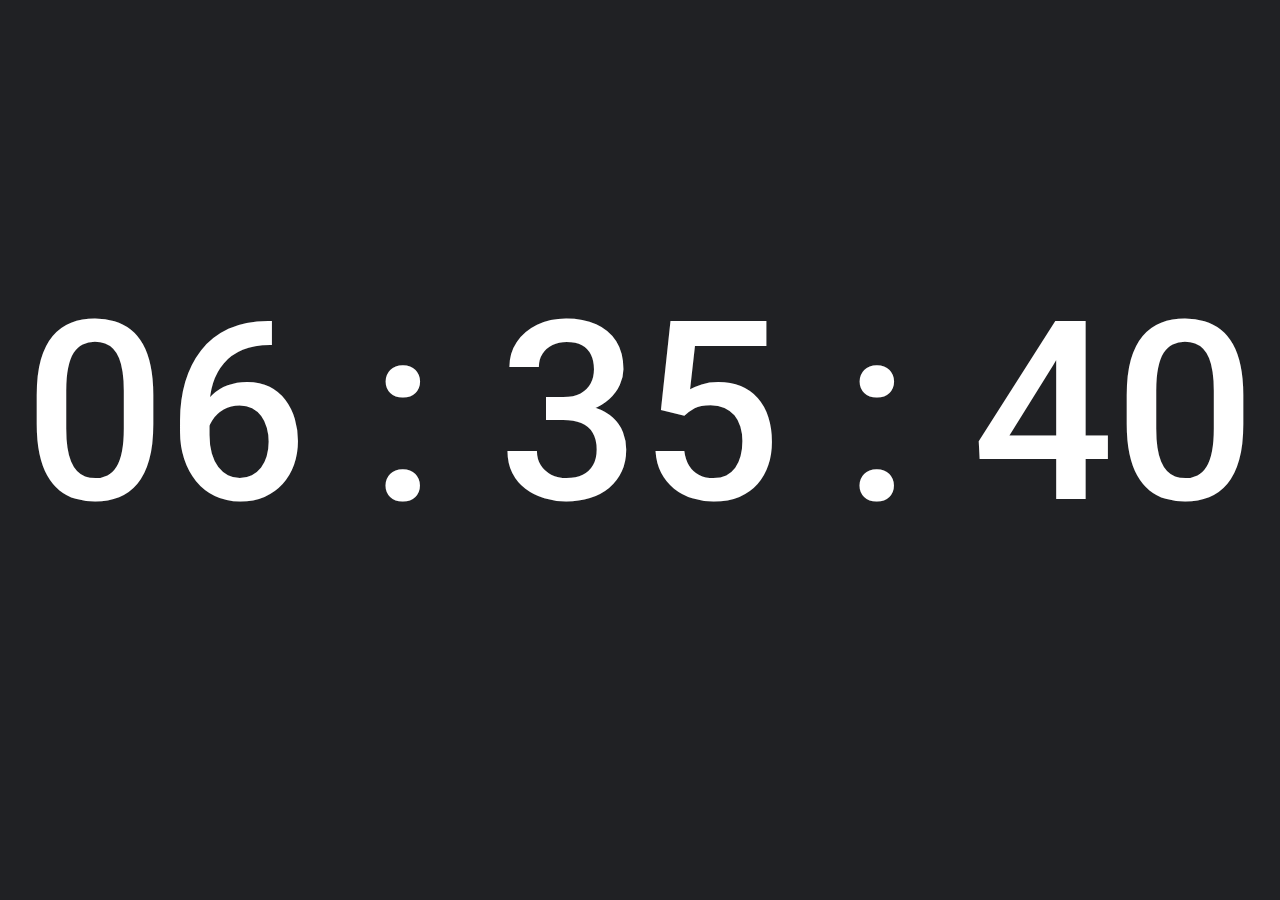
==== index.html @ c0d1ef89 "first commit" ====
<!DOCTYPE html>
<html lang="en">
    <head>
        <meta charset="UTF-8" />
        <meta http-equiv="X-UA-Compatible" content="IE=edge" />
        <meta name="viewport" content="width=device-width, initial-scale=1.0" />
        <title>Document</title>
        <link rel="preconnect" href="https://fonts.googleapis.com" />
        <link rel="preconnect" href="https://fonts.gstatic.com" crossorigin />
        <link
            href="https://fonts.googleapis.com/css2?family=Roboto:wght@700&display=swap"
            rel="stylesheet"
        />

        <script>
            function startTime() {
                let today = new Date();

                let h = today.getHours();
                let m = today.getMinutes();
                let s = today.getSeconds();

                h = checkTime(h);
                m = checkTime(m);
                s = checkTime(s);

                document.querySelector(
                    ".timer"
                ).innerHTML = `<span> ${h} </span> : <span> ${m} </span> : <span> ${s} </span>`;

                var t = setTimeout(function () {
                    startTime();
                }, 500);
            }

            function checkTime(i) {
                if (i < 10) {
                    i = "0" + i;
                }
                return i;
            }
        </script>
        <link rel="stylesheet" href="./style.css" />
    </head>
    <body onload="startTime()">
        <div class="timer"></div>
    </body>
</html>
---- style.css ----
body {
    height: 90vh;
    font-family: "Roboto", sans-serif;
    display: flex;
    justify-content: center;
    align-items: center;
    background-color: #202124;
}

.timer {
    color: #fff;
    font-size: 250px;
    font-weight: 500;
    transition: all ease;
}
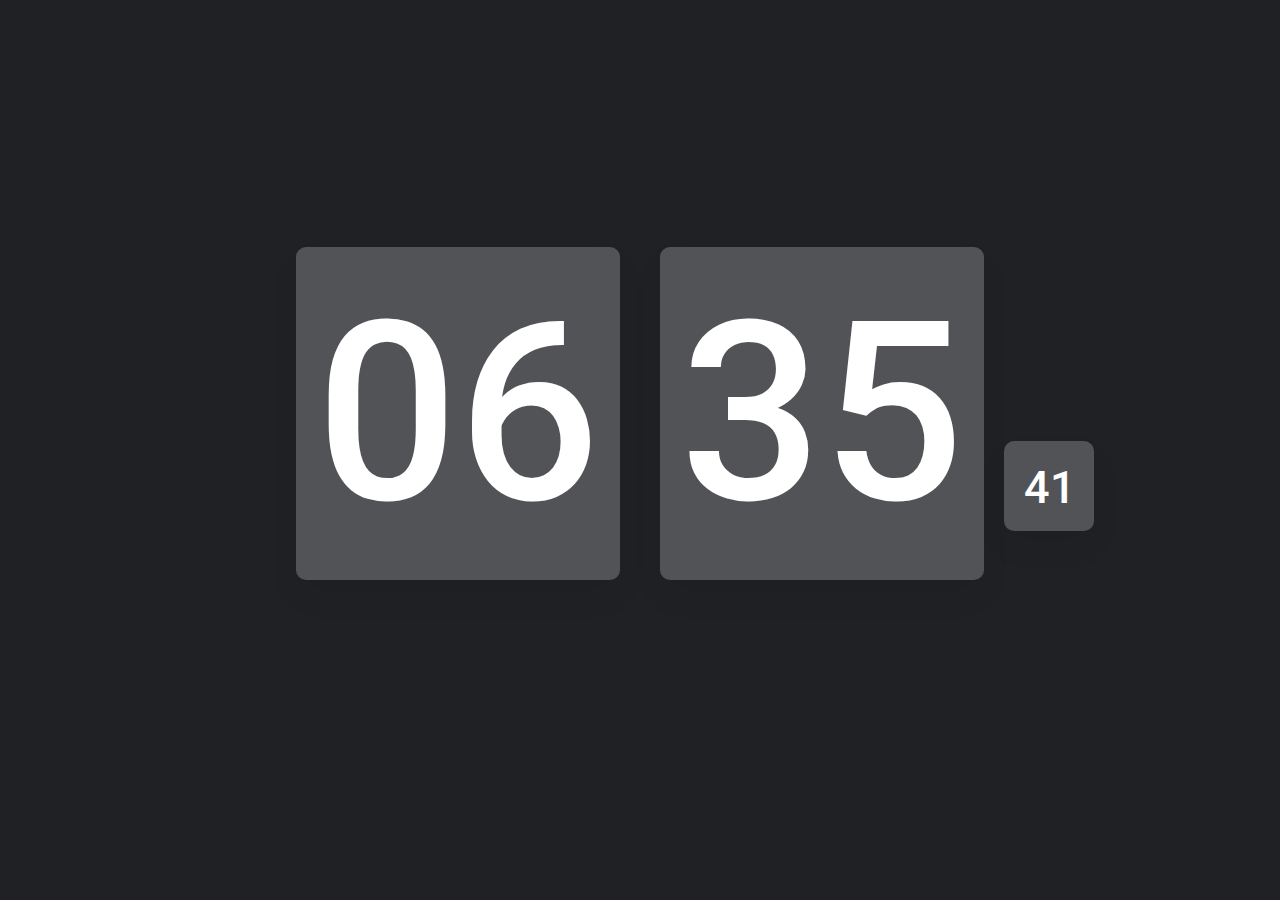
==== commit 3a9836d7: "reponsive-1" ====
--- a/index.html
+++ b/index.html
@@ -26,7 +26,7 @@
 
                 document.querySelector(
                     ".timer"
-                ).innerHTML = `<span> ${h} </span> : <span> ${m} </span> : <span> ${s} </span>`;
+                ).innerHTML = `<span class="hour"> ${h} </span>  <span class="minute"> ${m} </span>  <span class="second"> ${s} </span>`;
 
                 var t = setTimeout(function () {
                     startTime();
--- a/style.css
+++ b/style.css
@@ -8,8 +8,37 @@
 }
 
 .timer {
+    position: relative;
+    display: flex;
+    flex-direction: row;
+    flex-wrap: wrap;
+    gap: 20px;
     color: #fff;
     font-size: 250px;
     font-weight: 500;
     transition: all ease;
 }
+
+.timer span {
+    display: inline-block;
+    padding: 20px;
+    margin: 10px;
+    border-radius: 10px;
+    background-color: #525357;
+    box-shadow: 0px 16px 32px rgba(0, 0, 0, 0.05);
+}
+
+.timer span:last-child {
+    width: 50px;
+    height: 50px;
+    font-size: 45px;
+    position: absolute;
+    left: 100%;
+    top: 55%;
+}
+
+/* @media only screen and (max-width: 739px) {
+    .timer {
+        font-size: 100px;
+    }
+} */
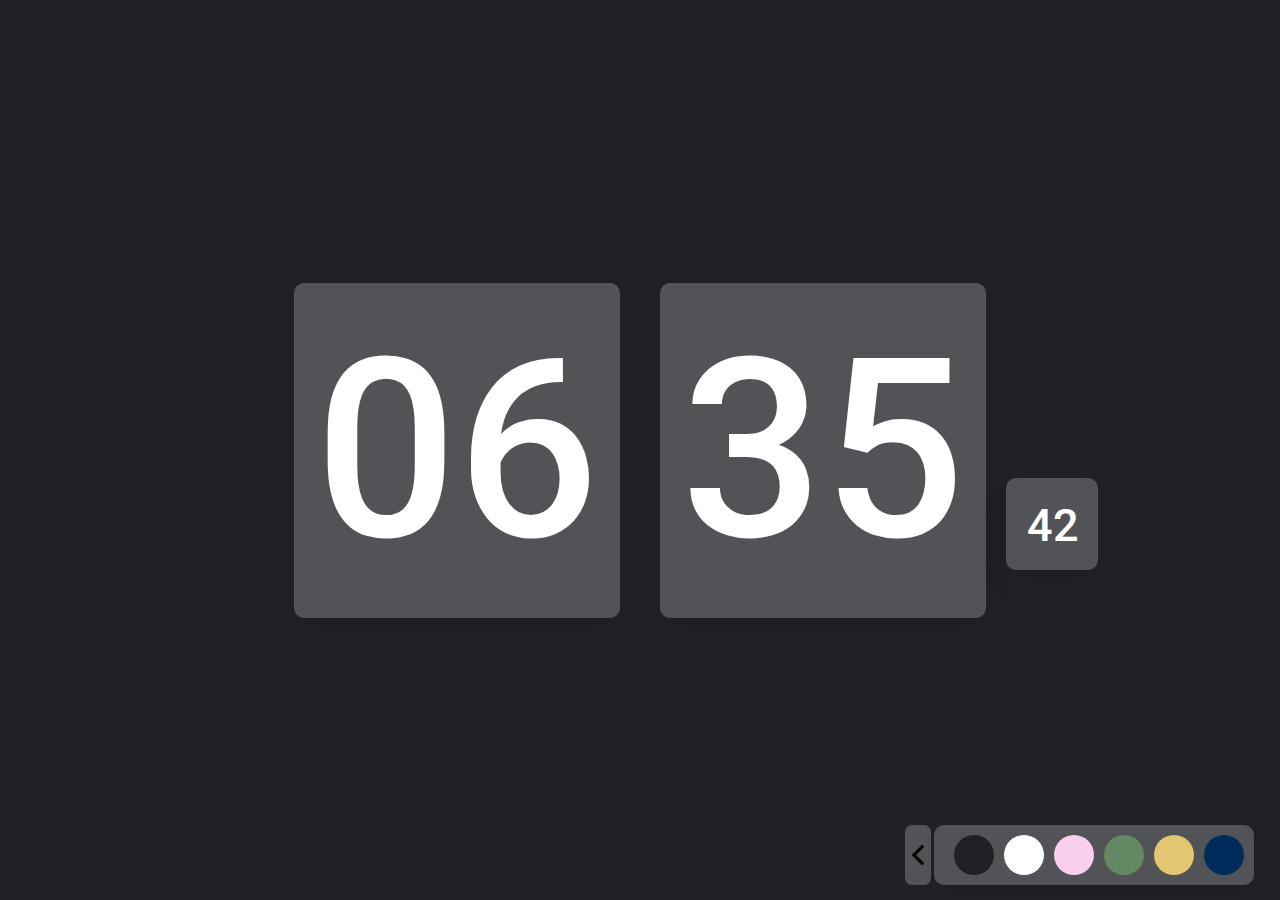
==== commit 63a2a8e3: "check4" ====
--- a/index.html
+++ b/index.html
@@ -24,9 +24,9 @@
                 m = checkTime(m);
                 s = checkTime(s);
 
-                document.querySelector(
-                    ".timer"
-                ).innerHTML = `<span class="hour"> ${h} </span>  <span class="minute"> ${m} </span>  <span class="second"> ${s} </span>`;
+                document.querySelector(".hour").innerHTML = h;
+                document.querySelector(".minute").innerHTML = m;
+                document.querySelector(".second").innerHTML = s;
 
                 var t = setTimeout(function () {
                     startTime();
@@ -43,6 +43,25 @@
         <link rel="stylesheet" href="./style.css" />
     </head>
     <body onload="startTime()">
-        <div class="timer"></div>
+        <div class="timer">
+            <div class="time"><span class="hour"> </span></div>
+            <div class="time"><span class="minute"> </span></div>
+            <div class="time"><span class="second"> </span></div>
+        </div>
+        <div class="change-color">
+            <div class="change-color--wrapper">
+                <div class="color-btn dark-body-color"></div>
+                <div class="color-btn white-body-color"></div>
+                <div class="color-btn spring-body-color"></div>
+                <div class="color-btn summer-body-color"></div>
+                <div class="color-btn fall-body-color"></div>
+                <div class="color-btn winter-body-color"></div>
+            </div>
+            <div class="show-btn">
+                <img src="./img/icon/left-arrow.png" alt="show icon" />
+            </div>
+        </div>
+
+        <script src="main.js"></script>
     </body>
 </html>
--- a/style.css
+++ b/style.css
@@ -1,11 +1,18 @@
+* {
+    transition: all ease 300ms;
+}
+
 body {
-    height: 90vh;
+    margin: 0px;
+    height: 100vh;
     font-family: "Roboto", sans-serif;
     display: flex;
     justify-content: center;
     align-items: center;
-    background-color: #202124;
+    background-color: var(--dark-body-color);
 }
+
+/*=========================== kết thúc phần phối màu ==========================*/
 
 .timer {
     position: relative;
@@ -19,16 +26,16 @@
     transition: all ease;
 }
 
-.timer span {
+.timer .time {
     display: inline-block;
-    padding: 20px;
+    padding: 21px;
     margin: 10px;
     border-radius: 10px;
-    background-color: #525357;
+    background-color: var(--dark-time-color);
     box-shadow: 0px 16px 32px rgba(0, 0, 0, 0.05);
 }
 
-.timer span:last-child {
+.timer .time:last-child {
     width: 50px;
     height: 50px;
     font-size: 45px;
@@ -37,8 +44,142 @@
     top: 55%;
 }
 
-/* @media only screen and (max-width: 739px) {
+/* ========change color============ */
+
+.change-color {
+    position: absolute;
+    top: calc(100% - 75px);
+    right: 2%;
+    box-shadow: 0px 16px 32px rgba(0, 0, 0, 0.05);
+}
+
+.change-color--wrapper {
+    padding: 10px 10px 10px 20px;
+    background-color: var(--dark-time-color);
+    border-radius: 10px;
+    display: flex;
+    gap: 10px;
+}
+
+.color-btn {
+    width: 40px;
+    height: 40px;
+    border-radius: 50%;
+    transition: all ease 300ms;
+}
+
+.color-btn:hover {
+    cursor: pointer;
+    box-shadow: 0px 10px 20px rgba(0, 0, 0, 0.3);
+    /* background-color: blue; */
+}
+
+.show-btn {
+    padding: 0 3px;
+    position: absolute;
+    top: 0%;
+    right: 101%;
+    display: flex;
+    align-items: center;
+    background-color: var(--dark-time-color);
+    height: 100%;
+    border-radius: 7px;
+    cursor: pointer;
+}
+
+.show-btn img {
+    width: 20px;
+    height: 20px;
+}
+
+/*===================================== phối màu sắc cho trang ======================================*/
+
+:root {
+    /* dark color */
+    --dark-body-color: #202124;
+    --dark-time-color: #525357;
+
+    /* white color */
+    --white-body-color: #fff;
+    --white-time-color: #9c9fae;
+
+    /* summer color */
+    --summer-body-color: #658864;
+    --summer-time-color: #b7b78a;
+
+    /* winter color */
+    --winter-body-color: #002b5b;
+    --winter-time-color: #2b4865;
+
+    /* spring color */
+    --spring-body-color: #f9ceee;
+    --spring-time-color: #ffffe8;
+
+    /* fall color */
+    --fall-body-color: #e3c770;
+    --fall-time-color: #fecd70;
+}
+
+/* màu body và color-btn */
+.dark-body-color {
+    background-color: var(--dark-body-color);
+}
+.white-body-color {
+    background-color: var(--white-body-color);
+}
+.spring-body-color {
+    background-color: var(--spring-body-color);
+}
+.summer-body-color {
+    background-color: var(--summer-body-color);
+}
+.fall-body-color {
+    background-color: var(--fall-body-color);
+}
+.winter-body-color {
+    background-color: var(--winter-body-color);
+}
+
+/* màu phần time và box chọn màu */
+.dark-time-color {
+    background-color: var(--dark-time-color);
+}
+.white-time-color {
+    background-color: var(--white-time-color);
+}
+.spring-time-color {
+    background-color: var(--spring-time-color);
+}
+.summer-time-color {
+    background-color: var(--summer-time-color);
+}
+.fall-time-color {
+    background-color: var(--fall-time-color);
+}
+.winter-time-color {
+    background-color: var(--winter-time-color);
+}
+/*=========================== kết thúc phần phối màu ==========================*/
+
+/* =========mobile screen=========== */
+
+@media screen and (max-width: 739px) {
     .timer {
+        flex-direction: column;
         font-size: 100px;
+        gap: 5px;
     }
-} */
+
+    .timer span {
+        margin: 5px;
+    }
+
+    .timer span:last-child {
+        width: 25px;
+        height: 25px;
+        font-size: 23px;
+        position: absolute;
+        left: 100%;
+        top: 70%;
+    }
+}
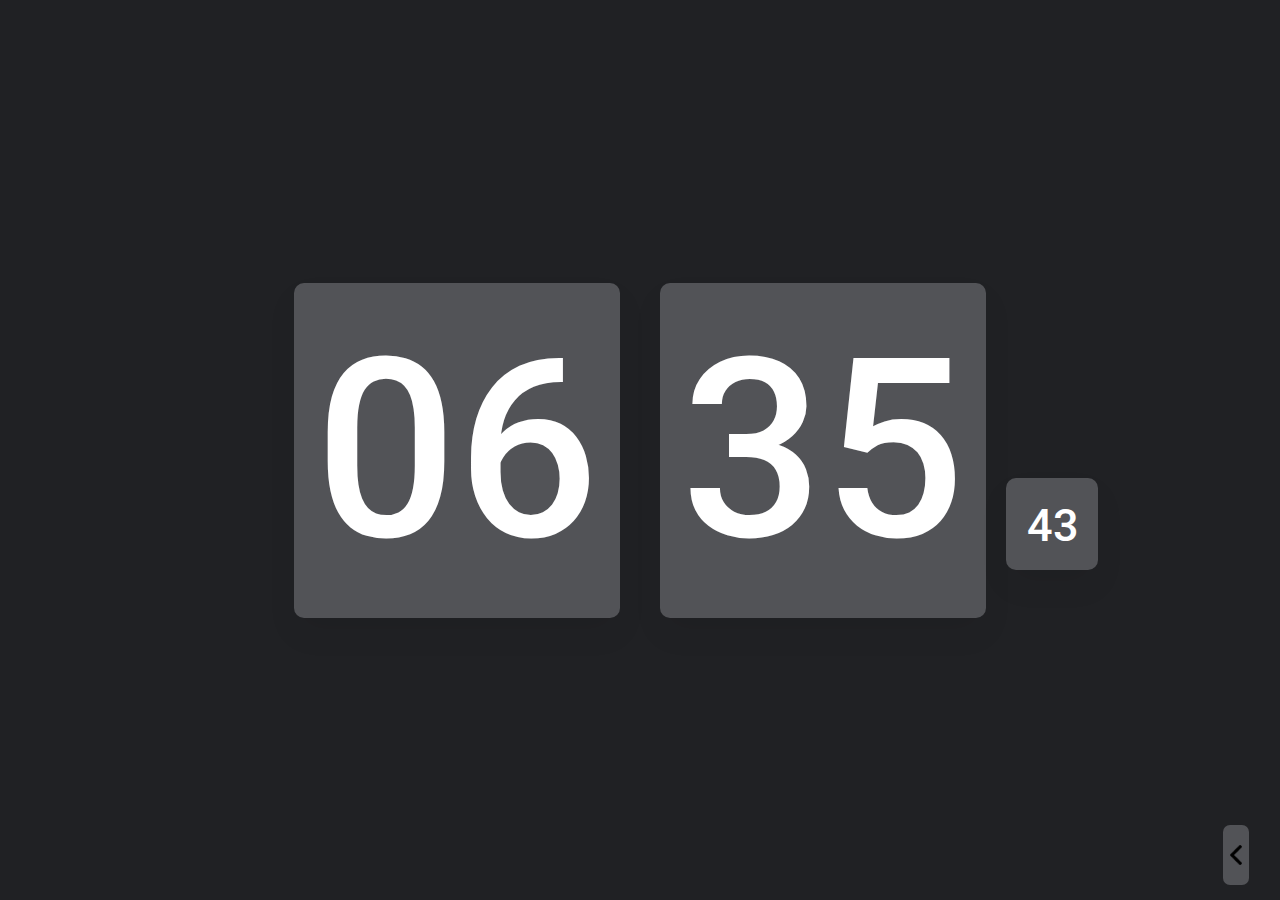
==== commit 5270f3e1: "check7" ====
--- a/index.html
+++ b/index.html
@@ -57,7 +57,7 @@
                 <div class="color-btn fall-body-color"></div>
                 <div class="color-btn winter-body-color"></div>
             </div>
-            <div class="show-btn">
+            <div class="arrow-btn">
                 <img src="./img/icon/left-arrow.png" alt="show icon" />
             </div>
         </div>
--- a/style.css
+++ b/style.css
@@ -47,13 +47,17 @@
 /* ========change color============ */
 
 .change-color {
+    display: flex;
+    flex-direction: row-reverse;
     position: absolute;
     top: calc(100% - 75px);
     right: 2%;
-    box-shadow: 0px 16px 32px rgba(0, 0, 0, 0.05);
+    /* box-shadow: 0px 16px 32px rgba(0, 0, 0, 0.05); */
+    overflow: hidden;
 }
 
 .change-color--wrapper {
+    transform: translateX(100%);
     padding: 10px 10px 10px 20px;
     background-color: var(--dark-time-color);
     border-radius: 10px;
@@ -74,22 +78,30 @@
     /* background-color: blue; */
 }
 
-.show-btn {
+.arrow-btn {
+    margin-right: 5px;
     padding: 0 3px;
-    position: absolute;
-    top: 0%;
-    right: 101%;
+    justify-content: stretch;
     display: flex;
     align-items: center;
     background-color: var(--dark-time-color);
-    height: 100%;
     border-radius: 7px;
     cursor: pointer;
-}
-
-.show-btn img {
+    transform: translateX(320px);
+}
+
+.arrow-btn img {
     width: 20px;
     height: 20px;
+}
+
+/* =====thay đổi class */
+.trans {
+    transform: translateX(0px);
+}
+
+.hide-btn {
+    transform: rotate(180deg);
 }
 
 /*===================================== phối màu sắc cho trang ======================================*/
@@ -101,7 +113,7 @@
 
     /* white color */
     --white-body-color: #fff;
-    --white-time-color: #9c9fae;
+    --white-time-color: #f6ecbf;
 
     /* summer color */
     --summer-body-color: #658864;
@@ -164,17 +176,20 @@
 /* =========mobile screen=========== */
 
 @media screen and (max-width: 739px) {
+    body {
+        padding: 8px;
+    }
     .timer {
         flex-direction: column;
         font-size: 100px;
         gap: 5px;
     }
 
-    .timer span {
+    .timer .time {
         margin: 5px;
     }
 
-    .timer span:last-child {
+    .timer .time:last-child {
         width: 25px;
         height: 25px;
         font-size: 23px;
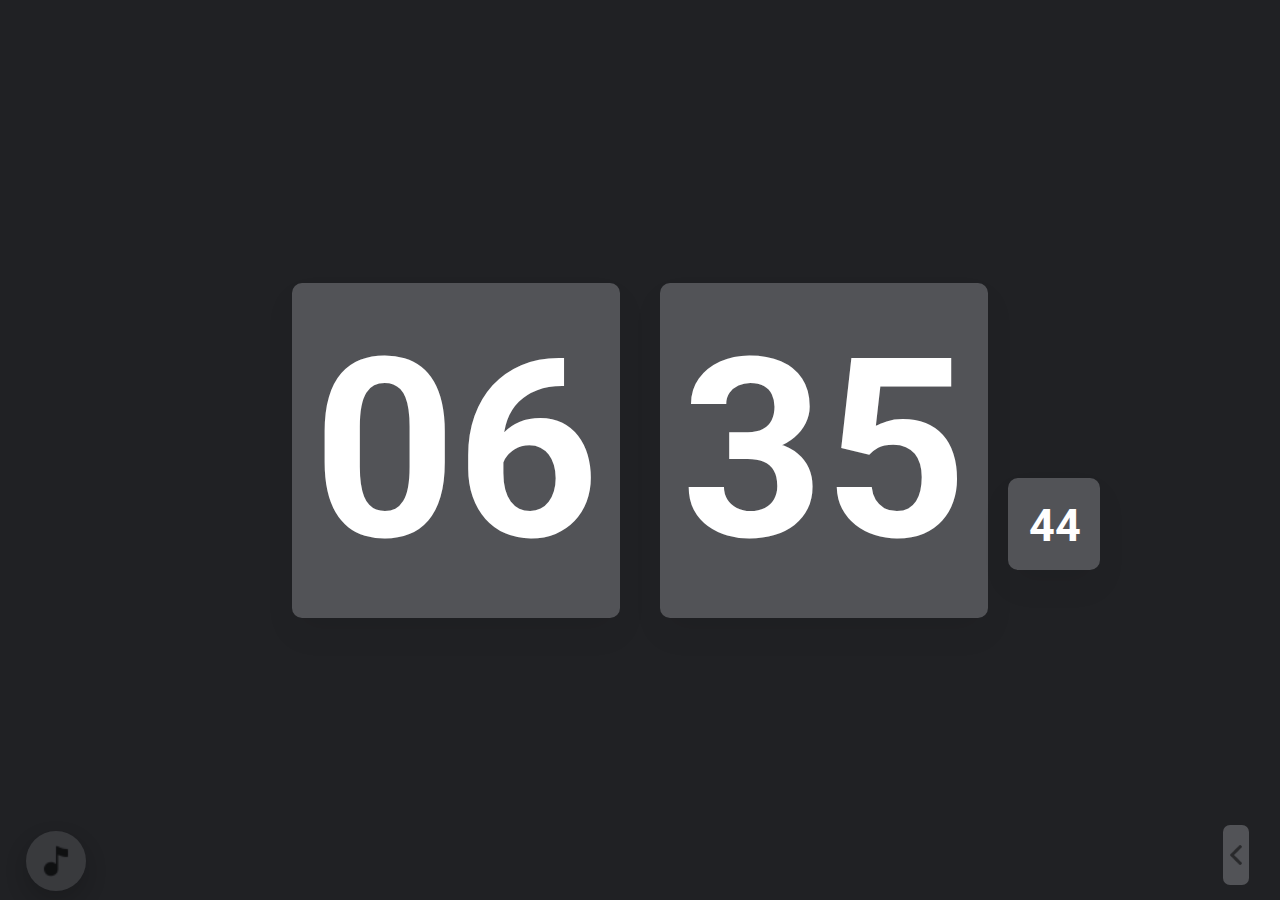
==== commit 28686822: "check8" ====
--- a/index.html
+++ b/index.html
@@ -4,11 +4,11 @@
         <meta charset="UTF-8" />
         <meta http-equiv="X-UA-Compatible" content="IE=edge" />
         <meta name="viewport" content="width=device-width, initial-scale=1.0" />
-        <title>Document</title>
+        <title>Chill Clock</title>
         <link rel="preconnect" href="https://fonts.googleapis.com" />
         <link rel="preconnect" href="https://fonts.gstatic.com" crossorigin />
         <link
-            href="https://fonts.googleapis.com/css2?family=Roboto:wght@700&display=swap"
+            href="https://fonts.googleapis.com/css2?family=Roboto:wght@400;500;700&display=swap"
             rel="stylesheet"
         />
 
@@ -43,11 +43,14 @@
         <link rel="stylesheet" href="./style.css" />
     </head>
     <body onload="startTime()">
+        <!-- clock -->
         <div class="timer">
             <div class="time"><span class="hour"> </span></div>
             <div class="time"><span class="minute"> </span></div>
             <div class="time"><span class="second"> </span></div>
         </div>
+
+        <!-- thanh chọn màu -->
         <div class="change-color">
             <div class="change-color--wrapper">
                 <div class="color-btn dark-body-color"></div>
@@ -62,6 +65,50 @@
             </div>
         </div>
 
+        <!-- listening to music part -->
+        <div class="music-part">
+            <div class="music-wrapper">
+                <div class="body-wrapper">
+                    <div class="body">
+                        <div class="desc">
+                            <div class="name">this is a music's name</div>
+                            <div class="artist">names of artists</div>
+                        </div>
+                        <div class="buttons">
+                            <div class="btn shuffle-btn">
+                                <img src="./img/icon/shuffle.png" alt="" />
+                            </div>
+                            <div class="btn prev-btn">
+                                <img src="./img/icon/prev-icon.webp" alt="" />
+                            </div>
+                            <div class="btn play-btn">
+                                <img src="./img/icon/play.png" alt="" />
+                            </div>
+                            <div class="btn next-btn">
+                                <img src="./img/icon/next.png" alt="" />
+                            </div>
+                            <div class="btn repeat-btn">
+                                <img src="./img/icon/repeat.png" alt="" />
+                            </div>
+                        </div>
+                        <div class="progress-bar">
+                            <input
+                                id="progress"
+                                class="progress"
+                                type="range"
+                                value="0"
+                                step="1"
+                                min="0"
+                                max="100"
+                            />
+                        </div>
+                    </div>
+                </div>
+                <div class="music-thumb">
+                    <img src="./img/icon/music.png" alt="music thumb" />
+                </div>
+            </div>
+        </div>
         <script src="main.js"></script>
     </body>
 </html>
--- a/style.css
+++ b/style.css
@@ -1,8 +1,14 @@
 * {
     transition: all ease 300ms;
+    /* box-sizing: border-box; */
+}
+
+html {
+    font-size: 62.5%;
 }
 
 body {
+    font-size: 1.6rem;
     margin: 0px;
     height: 100vh;
     font-family: "Roboto", sans-serif;
@@ -33,6 +39,7 @@
     border-radius: 10px;
     background-color: var(--dark-time-color);
     box-shadow: 0px 16px 32px rgba(0, 0, 0, 0.05);
+    font-weight: 700;
 }
 
 .timer .time:last-child {
@@ -93,6 +100,8 @@
 .arrow-btn img {
     width: 20px;
     height: 20px;
+    transition: all ease 500ms;
+    opacity: 0.5;
 }
 
 /* =====thay đổi class */
@@ -172,6 +181,134 @@
     background-color: var(--winter-time-color);
 }
 /*=========================== kết thúc phần phối màu ==========================*/
+
+/* ========================== phần listening to music ==========================  */
+
+.music-part {
+}
+
+.music-wrapper {
+    /* padding-bottom: 4px; */
+    position: absolute;
+    bottom: 15px;
+    left: 2%;
+}
+
+.music-wrapper .body-wrapper {
+    height: 108.662px;
+    width: 432px;
+    background-color: var(--dark-time-color);
+    border-radius: 10px;
+    opacity: 0;
+}
+
+.music-wrapper .body {
+    position: absolute;
+    display: flex;
+    flex-direction: column;
+    padding: 10px 44px 10px 84px;
+}
+
+.music-wrapper .music-thumb {
+    position: absolute;
+    margin-bottom: 10px;
+    top: 50%;
+    /* transform: translateY(-10%);
+    left: 0; */
+    width: 60px;
+    height: 60px;
+    display: flex;
+    justify-content: center;
+    align-items: center;
+    opacity: 0.5;
+    border-radius: 50%;
+    background-color: var(--dark-time-color);
+    box-shadow: 0px 10px 20px rgba(0, 0, 0, 0.3);
+}
+
+.music-wrapper .music-thumb:hover {
+    opacity: 1;
+    cursor: pointer;
+}
+
+.music-wrapper .music-thumb img {
+    width: 32px;
+}
+
+.music-wrapper .desc {
+    color: #fff;
+    opacity: 0.8;
+}
+
+.music-wrapper .desc .name {
+    font-weight: 500;
+}
+
+.music-wrapper .body .buttons {
+    display: flex;
+    justify-content: center;
+    gap: 5px;
+}
+
+.music-wrapper .buttons .btn {
+    display: flex;
+    align-items: center;
+    justify-content: center;
+    border-radius: 50%;
+
+    /* background-color: var(--dark-body-color); */
+}
+
+.music-wrapper .buttons .btn:hover {
+    box-shadow: 0px 10px 20px rgba(0, 0, 0, 0.3);
+    cursor: pointer;
+}
+
+.music-wrapper .buttons img {
+    padding: 8px;
+    width: 13px;
+    height: 13px;
+}
+
+.music-wrapper .buttons .play-btn img {
+    width: 15px;
+    height: auto;
+    padding-left: 12px;
+}
+
+.music-wrapper .desc .artist {
+    font-size: 1.2rem;
+}
+
+.progress {
+    width: 300px;
+    -webkit-appearance: none;
+    height: 4px;
+    background: #d3d3d3;
+    outline: none;
+    opacity: 0.7;
+    -webkit-transition: 0.2s;
+    transition: opacity 0.2s;
+    border-radius: 5px;
+}
+
+.progress::-webkit-slider-thumb {
+    -webkit-appearance: none;
+    appearance: none;
+    width: 8px;
+    height: 6px;
+    background-color: #000;
+    cursor: pointer;
+    border-radius: 5px;
+}
+
+/* các style dùng để sử dụng với js trong phần music */
+.music-thumb--trans {
+    left: 8px;
+    transform: translateY(-50%);
+}
+
+/* ===========================listening to music ends============================ */
 
 /* =========mobile screen=========== */
 
@@ -197,4 +334,13 @@
         left: 100%;
         top: 70%;
     }
-}
+    .change-color {
+        display: flex;
+        flex-direction: row-reverse;
+        position: absolute;
+        top: 10px;
+        right: 2%;
+        /* box-shadow: 0px 16px 32px rgba(0, 0, 0, 0.05); */
+        overflow: hidden;
+    }
+}
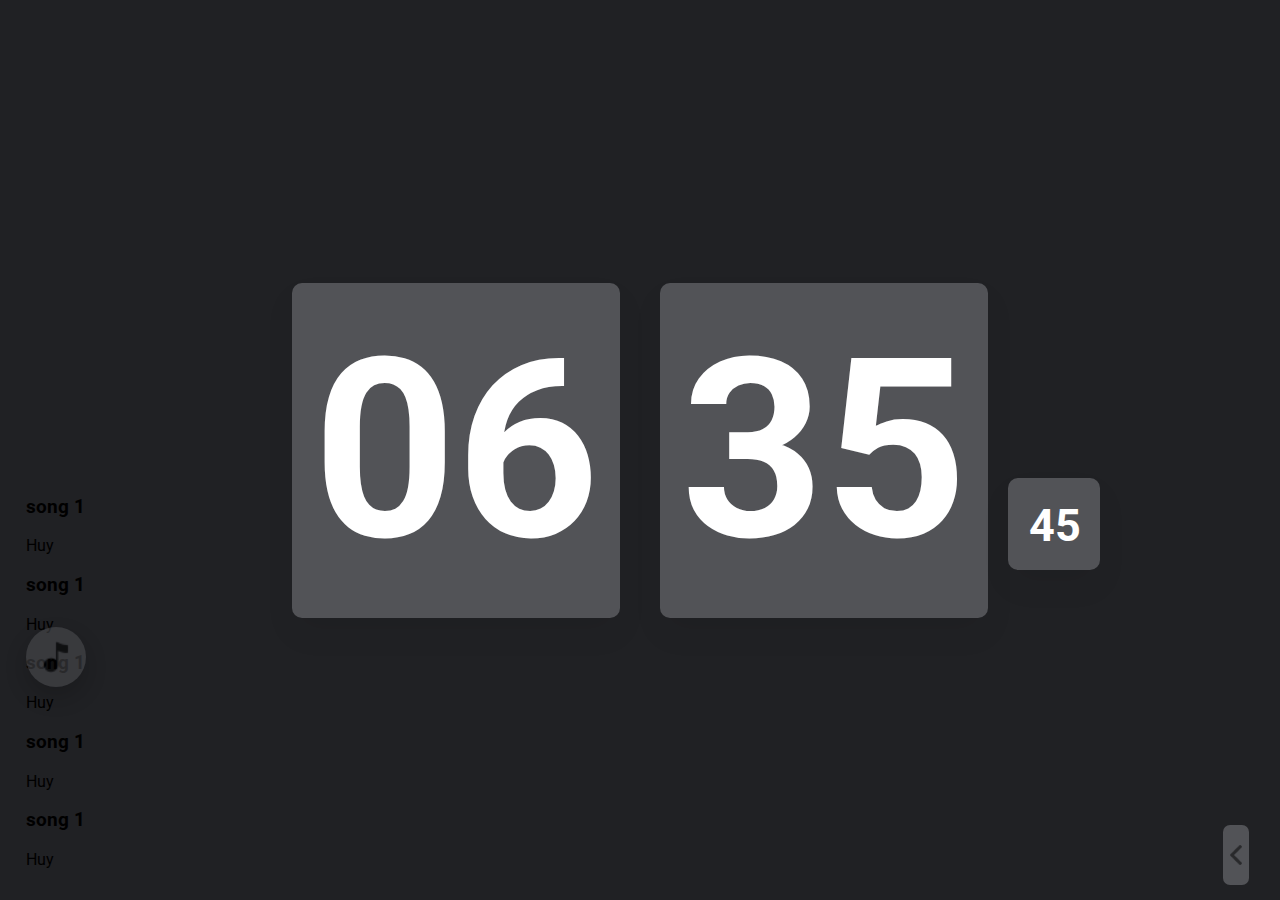
==== commit d376c6b8: "check9" ====
--- a/index.html
+++ b/index.html
@@ -68,7 +68,7 @@
         <!-- listening to music part -->
         <div class="music-part">
             <div class="music-wrapper">
-                <div class="body-wrapper">
+                <div class="body-wrapper opacity-0">
                     <div class="body">
                         <div class="desc">
                             <div class="name">this is a music's name</div>
@@ -102,6 +102,92 @@
                                 max="100"
                             />
                         </div>
+                        <div class="list-btn">
+                            <img
+                                src="./img/icon/list.png"
+                                alt="click here to show playlist"
+                            />
+                        </div>
+                        <audio src=""></audio>
+                    </div>
+                </div>
+                <div class="list-songs">
+                    <div class="list-songs--wrapper">
+                        <div class="song">
+                            <div
+                                class="thumb"
+                                style="
+                                    background-image: url('./img/song-thumb/LOFI.jpg');
+                                "
+                            ></div>
+                            <div class="song-body">
+                                <h3 class="title">song 1</h3>
+                                <p class="author">Huy</p>
+                            </div>
+                            <div class="option">
+                                <i class="fas fa-ellipsis-h"></i>
+                            </div>
+                        </div>
+                        <div class="song">
+                            <div
+                                class="thumb"
+                                style="
+                                    background-image: url('./img/song-thumb/LOFI.jpg');
+                                "
+                            ></div>
+                            <div class="song-body">
+                                <h3 class="title">song 1</h3>
+                                <p class="author">Huy</p>
+                            </div>
+                            <div class="option">
+                                <i class="fas fa-ellipsis-h"></i>
+                            </div>
+                        </div>
+                        <div class="song">
+                            <div
+                                class="thumb"
+                                style="
+                                    background-image: url('./img/song-thumb/LOFI.jpg');
+                                "
+                            ></div>
+                            <div class="song-body">
+                                <h3 class="title">song 1</h3>
+                                <p class="author">Huy</p>
+                            </div>
+                            <div class="option">
+                                <i class="fas fa-ellipsis-h"></i>
+                            </div>
+                        </div>
+                        <div class="song">
+                            <div
+                                class="thumb"
+                                style="
+                                    background-image: url('./img/song-thumb/LOFI.jpg');
+                                "
+                            ></div>
+                            <div class="song-body">
+                                <h3 class="title">song 1</h3>
+                                <p class="author">Huy</p>
+                            </div>
+                            <div class="option">
+                                <i class="fas fa-ellipsis-h"></i>
+                            </div>
+                        </div>
+                        <div class="song">
+                            <div
+                                class="thumb"
+                                style="
+                                    background-image: url('./img/song-thumb/LOFI.jpg');
+                                "
+                            ></div>
+                            <div class="song-body">
+                                <h3 class="title">song 1</h3>
+                                <p class="author">Huy</p>
+                            </div>
+                            <div class="option">
+                                <i class="fas fa-ellipsis-h"></i>
+                            </div>
+                        </div>
                     </div>
                 </div>
                 <div class="music-thumb">
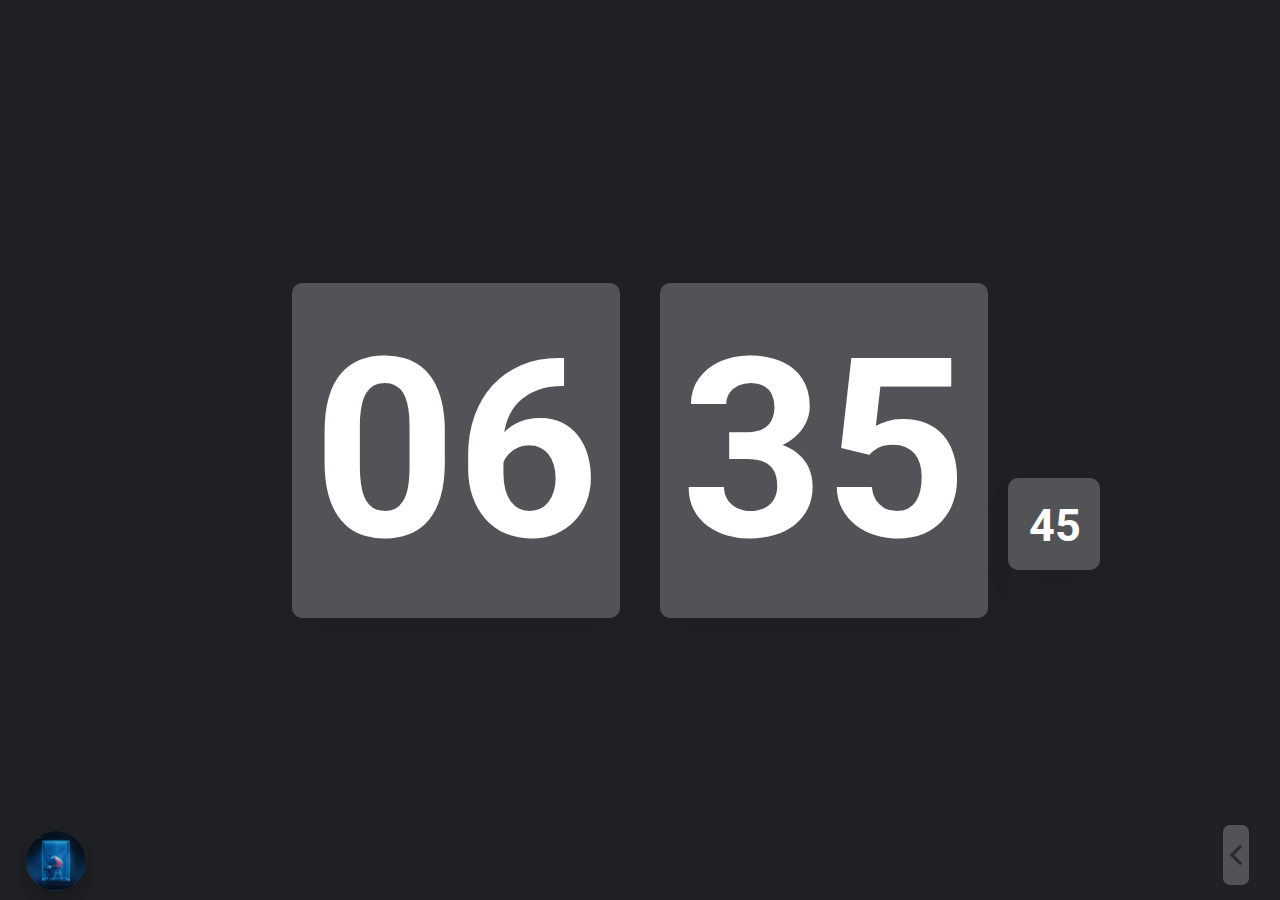
==== commit dfabb76d: "check10" ====
--- a/index.html
+++ b/index.html
@@ -71,8 +71,8 @@
                 <div class="body-wrapper opacity-0">
                     <div class="body">
                         <div class="desc">
-                            <div class="name">this is a music's name</div>
-                            <div class="artist">names of artists</div>
+                            <div class="name"></div>
+                            <div class="artist"></div>
                         </div>
                         <div class="buttons">
                             <div class="btn shuffle-btn">
@@ -82,7 +82,16 @@
                                 <img src="./img/icon/prev-icon.webp" alt="" />
                             </div>
                             <div class="btn play-btn">
-                                <img src="./img/icon/play.png" alt="" />
+                                <img
+                                    src="./img/icon/play.png"
+                                    class="playing-btn"
+                                    alt=""
+                                />
+                                <img
+                                    src="./img/icon/pause.png"
+                                    class="pause-btn"
+                                    alt=""
+                                />
                             </div>
                             <div class="btn next-btn">
                                 <img src="./img/icon/next.png" alt="" />
@@ -108,87 +117,11 @@
                                 alt="click here to show playlist"
                             />
                         </div>
-                        <audio src=""></audio>
+                        <audio id="audio" src=""></audio>
                     </div>
                 </div>
                 <div class="list-songs">
-                    <div class="list-songs--wrapper">
-                        <div class="song">
-                            <div
-                                class="thumb"
-                                style="
-                                    background-image: url('./img/song-thumb/LOFI.jpg');
-                                "
-                            ></div>
-                            <div class="song-body">
-                                <h3 class="title">song 1</h3>
-                                <p class="author">Huy</p>
-                            </div>
-                            <div class="option">
-                                <i class="fas fa-ellipsis-h"></i>
-                            </div>
-                        </div>
-                        <div class="song">
-                            <div
-                                class="thumb"
-                                style="
-                                    background-image: url('./img/song-thumb/LOFI.jpg');
-                                "
-                            ></div>
-                            <div class="song-body">
-                                <h3 class="title">song 1</h3>
-                                <p class="author">Huy</p>
-                            </div>
-                            <div class="option">
-                                <i class="fas fa-ellipsis-h"></i>
-                            </div>
-                        </div>
-                        <div class="song">
-                            <div
-                                class="thumb"
-                                style="
-                                    background-image: url('./img/song-thumb/LOFI.jpg');
-                                "
-                            ></div>
-                            <div class="song-body">
-                                <h3 class="title">song 1</h3>
-                                <p class="author">Huy</p>
-                            </div>
-                            <div class="option">
-                                <i class="fas fa-ellipsis-h"></i>
-                            </div>
-                        </div>
-                        <div class="song">
-                            <div
-                                class="thumb"
-                                style="
-                                    background-image: url('./img/song-thumb/LOFI.jpg');
-                                "
-                            ></div>
-                            <div class="song-body">
-                                <h3 class="title">song 1</h3>
-                                <p class="author">Huy</p>
-                            </div>
-                            <div class="option">
-                                <i class="fas fa-ellipsis-h"></i>
-                            </div>
-                        </div>
-                        <div class="song">
-                            <div
-                                class="thumb"
-                                style="
-                                    background-image: url('./img/song-thumb/LOFI.jpg');
-                                "
-                            ></div>
-                            <div class="song-body">
-                                <h3 class="title">song 1</h3>
-                                <p class="author">Huy</p>
-                            </div>
-                            <div class="option">
-                                <i class="fas fa-ellipsis-h"></i>
-                            </div>
-                        </div>
-                    </div>
+                    <div class="list-songs--wrapper"></div>
                 </div>
                 <div class="music-thumb">
                     <img src="./img/icon/music.png" alt="music thumb" />
--- a/style.css
+++ b/style.css
@@ -121,8 +121,8 @@
     --dark-time-color: #525357;
 
     /* white color */
-    --white-body-color: #fff;
-    --white-time-color: #f6ecbf;
+    --white-body-color: #fffafa;
+    --white-time-color: #efdfbf;
 
     /* summer color */
     --summer-body-color: #658864;
@@ -138,7 +138,7 @@
 
     /* fall color */
     --fall-body-color: #e3c770;
-    --fall-time-color: #fecd70;
+    --fall-time-color: #f3e0b5;
 }
 
 /* màu body và color-btn */
@@ -184,6 +184,7 @@
 
 /* ========================== phần listening to music ==========================  */
 
+/* =========thanh phats nhac============= */
 .music-part {
 }
 
@@ -199,7 +200,6 @@
     width: 432px;
     background-color: var(--dark-time-color);
     border-radius: 10px;
-    opacity: 0;
 }
 
 .music-wrapper .body {
@@ -207,6 +207,7 @@
     display: flex;
     flex-direction: column;
     padding: 10px 44px 10px 84px;
+    display: block;
 }
 
 .music-wrapper .music-thumb {
@@ -220,7 +221,7 @@
     display: flex;
     justify-content: center;
     align-items: center;
-    opacity: 0.5;
+    opacity: 0.8;
     border-radius: 50%;
     background-color: var(--dark-time-color);
     box-shadow: 0px 10px 20px rgba(0, 0, 0, 0.3);
@@ -232,7 +233,9 @@
 }
 
 .music-wrapper .music-thumb img {
-    width: 32px;
+    object-fit: contain;
+    width: 60px;
+    border-radius: 50%;
 }
 
 .music-wrapper .desc {
@@ -255,6 +258,8 @@
     align-items: center;
     justify-content: center;
     border-radius: 50%;
+    width: 40px;
+    height: 38.75px;
 
     /* background-color: var(--dark-body-color); */
 }
@@ -267,13 +272,47 @@
 .music-wrapper .buttons img {
     padding: 8px;
     width: 13px;
-    height: 13px;
-}
-
-.music-wrapper .buttons .play-btn img {
-    width: 15px;
+    /* height: 13px; */
+}
+
+.music-wrapper .buttons .play-btn {
+    /* position: relative; */
+    /* background-color: gray; */
+}
+
+.music-wrapper .play-btn .pause-btn {
+    width: 28px;
+    display: none;
+}
+
+.body-wrapper.playing .pause-btn {
+    display: inline-block;
+}
+
+.body-wrapper.playing .playing-btn {
+    display: none;
+}
+
+.music-wrapper .play-btn .playing-btn {
+    width: 20px;
     height: auto;
     padding-left: 12px;
+}
+
+.music-wrapper .list-btn {
+    padding: 5px;
+    position: absolute;
+    top: 10px;
+    right: 44px;
+    cursor: pointer;
+}
+
+.music-wrapper .list-btn img {
+    width: 20px;
+    /* height: 15px; */
+}
+
+.music-wrapper .desc .name {
 }
 
 .music-wrapper .desc .artist {
@@ -302,12 +341,96 @@
     border-radius: 5px;
 }
 
+.list-songs {
+    /* padding: 20px 15px; */
+    position: absolute;
+    bottom: 118px;
+    overflow: hidden;
+}
+
+.list-songs--wrapper {
+    padding: 20px 15px;
+    display: flex;
+    flex-direction: column;
+    gap: 5px;
+    background-color: rgba(0, 0, 0, 0.2);
+    border-radius: 10px;
+    box-shadow: 0px 16px 32px rgba(0, 0, 0, 0.05);
+    transform: translateY(calc(100% + 2px));
+}
+
+.song {
+    width: 335px;
+    padding: 10px;
+    display: flex;
+    gap: 10px;
+    border-radius: 8px;
+    /* background-color: #fff; */
+}
+
+.song:hover {
+    box-shadow: 15px 16px 32px rgba(0, 0, 0, 0.1);
+    background-color: #5a5a5ac2;
+}
+
+.active {
+    box-shadow: 15px 16px 32px rgba(0, 0, 0, 0.1);
+    background-color: #5a5a5ac2;
+}
+
+.song .thumb {
+    width: 42px;
+    height: 42px;
+    border-radius: 50%;
+    background-size: cover;
+    margin: 0 8px;
+}
+
+.song .thumb img {
+    object-fit: cover;
+    width: 42px;
+    height: 42px;
+}
+
+.song .song-body {
+    color: #fff;
+}
+
+.song .song-body .title {
+    margin: 0;
+    font-size: 1.6rem;
+}
+
+.song .song-body .author {
+    margin: 0;
+    font-size: 1.2rem;
+}
+
 /* các style dùng để sử dụng với js trong phần music */
 .music-thumb--trans {
     left: 8px;
     transform: translateY(-50%);
 }
 
+.list-songs--trans {
+    transform: translateY(0);
+}
+
+.dis-none {
+    display: none;
+}
+
+.dis-block {
+    display: block;
+}
+
+.opacity-1 {
+    opacity: 1;
+}
+
+.opacity-0 {
+    opacity: 0;
+}
 /* ===========================listening to music ends============================ */
 
 /* =========mobile screen=========== */
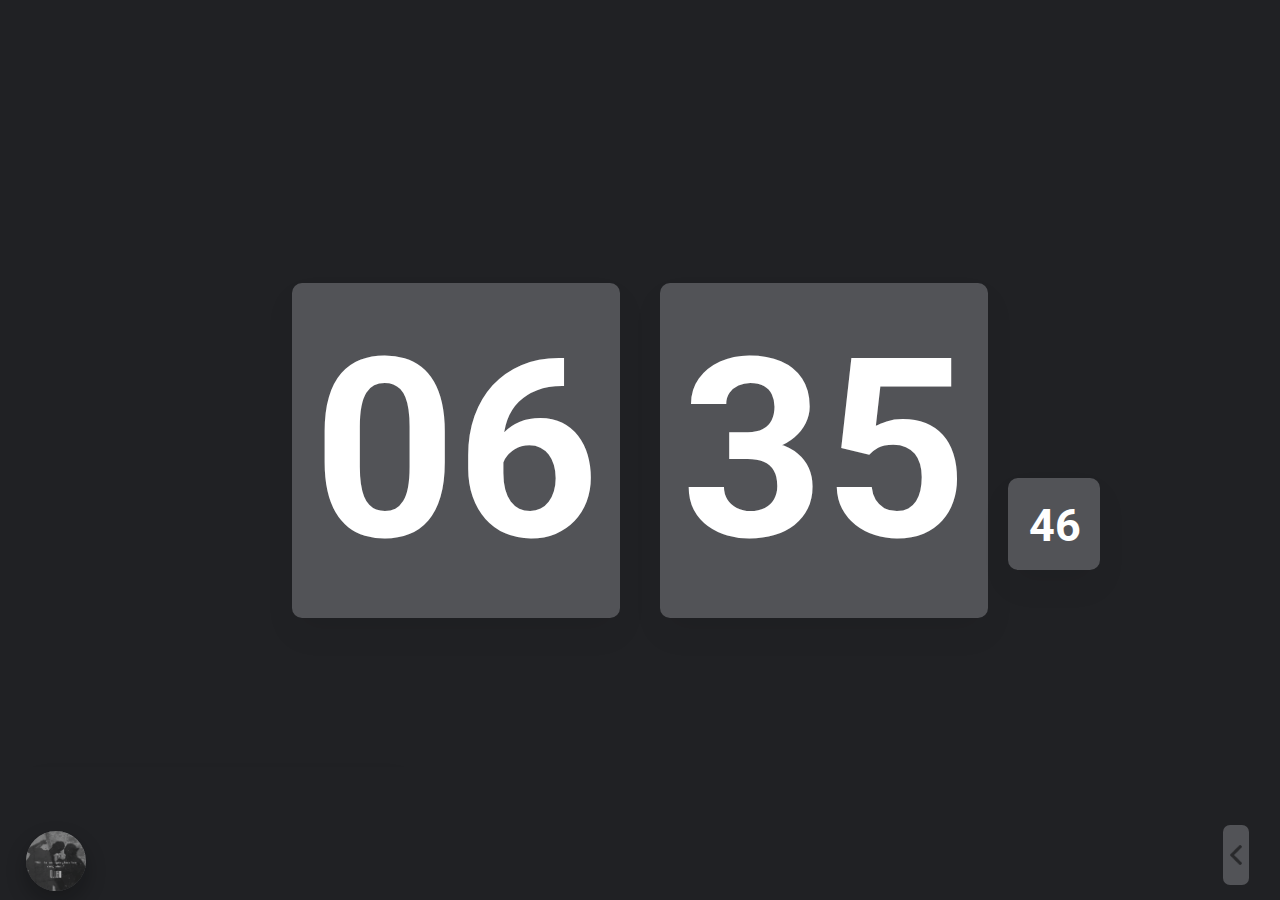
==== commit e3e3dfde: "thêm phần next bài prev bài" ====
--- a/index.html
+++ b/index.html
@@ -106,7 +106,7 @@
                                 class="progress"
                                 type="range"
                                 value="0"
-                                step="1"
+                                step="0.1"
                                 min="0"
                                 max="100"
                             />
--- a/style.css
+++ b/style.css
@@ -371,9 +371,10 @@
 .song:hover {
     box-shadow: 15px 16px 32px rgba(0, 0, 0, 0.1);
     background-color: #5a5a5ac2;
-}
-
-.active {
+    cursor: pointer;
+}
+
+.song.active {
     box-shadow: 15px 16px 32px rgba(0, 0, 0, 0.1);
     background-color: #5a5a5ac2;
 }
